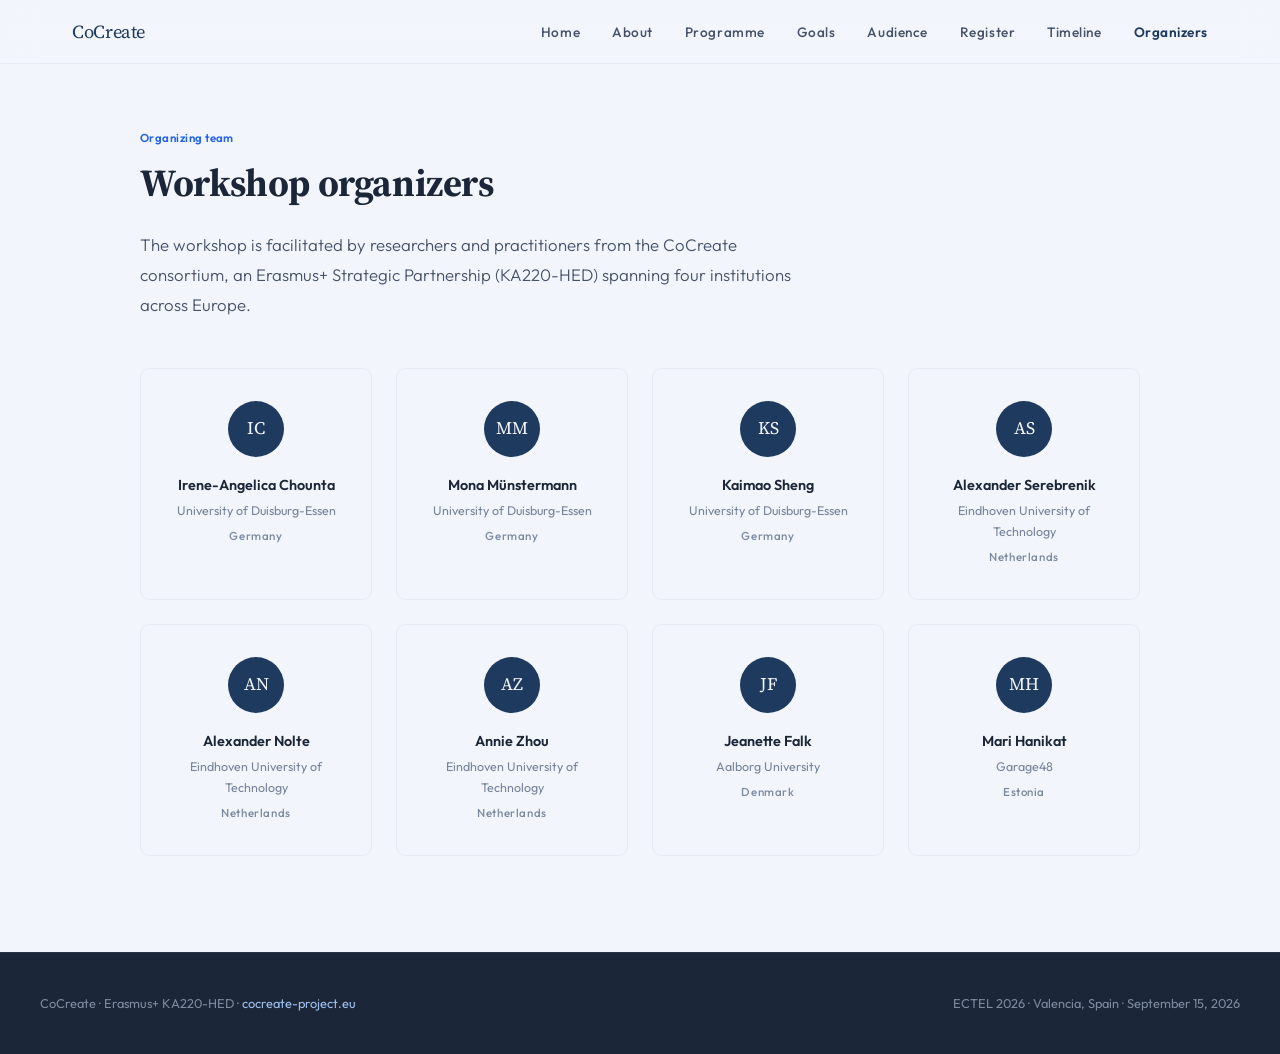
==== organizers.html @ 23eb8354 "update" ====
<!DOCTYPE html>
<html lang="en">
<head>
  <meta charset="UTF-8">
  <meta name="viewport" content="width=device-width, initial-scale=1.0">
  <title>Workshop organizers — CoCreate workshop</title>
  <link rel="preconnect" href="https://fonts.googleapis.com">
  <link rel="preconnect" href="https://fonts.gstatic.com" crossorigin>
  <link href="https://fonts.googleapis.com/css2?family=Source+Serif+4:ital,opsz,wght@0,8..60,400;0,8..60,600;0,8..60,700;1,8..60,400;1,8..60,600&family=Outfit:wght@300;400;500;600&family=JetBrains+Mono:wght@400&display=swap" rel="stylesheet">
  <link rel="stylesheet" href="styles.css">
</head>
<body class="subpage">

<nav id="navbar">
  <div class="nav-inner">
    <a href="index.html" class="nav-logo">CoCreate</a>
    <ul class="nav-links">
      <li><a href="index.html">Home</a></li>
      <li><a href="about.html">About</a></li>
      <li><a href="programme.html">Programme</a></li>
      <li><a href="goals.html">Goals</a></li>
      <li><a href="audience.html">Audience</a></li>
      <li><a href="register.html">Register</a></li>
      <li><a href="timeline.html">Timeline</a></li>
      <li><a href="organizers.html" class="active">Organizers</a></li>
    </ul>
    <button class="hamburger" aria-label="Menu" onclick="document.getElementById('navbar').classList.toggle('menu-open')">
      <span></span><span></span><span></span>
    </button>
  </div>
</nav>

<section id="organizers">
  <div class="section-inner reveal">
    <div class="section-label">Organizing team</div>
    <h2 class="section-title">Workshop organizers</h2>
    <p class="section-desc">The workshop is facilitated by researchers and practitioners from the CoCreate consortium, an Erasmus+ Strategic Partnership (KA220-HED) spanning four institutions across Europe.</p>
    <div class="partners-grid">
      <div class="partner-card">
        <div class="partner-avatar">IC</div>
        <h4>Irene-Angelica Chounta</h4>
        <p>University of Duisburg-Essen</p>
        <div class="partner-country">Germany</div>
      </div>
      <div class="partner-card">
        <div class="partner-avatar">MM</div>
        <h4>Mona Münstermann</h4>
        <p>University of Duisburg-Essen</p>
        <div class="partner-country">Germany</div>
      </div>
      <div class="partner-card">
        <div class="partner-avatar">KS</div>
        <h4>Kaimao Sheng</h4>
        <p>University of Duisburg-Essen</p>
        <div class="partner-country">Germany</div>
      </div>
      <div class="partner-card">
        <div class="partner-avatar">AS</div>
        <h4>Alexander Serebrenik</h4>
        <p>Eindhoven University of Technology</p>
        <div class="partner-country">Netherlands</div>
      </div>
      <div class="partner-card">
        <div class="partner-avatar">AN</div>
        <h4>Alexander Nolte</h4>
        <p>Eindhoven University of Technology</p>
        <div class="partner-country">Netherlands</div>
      </div>
      <div class="partner-card">
        <div class="partner-avatar">AZ</div>
        <h4>Annie Zhou</h4>
        <p>Eindhoven University of Technology</p>
        <div class="partner-country">Netherlands</div>
      </div>
      <div class="partner-card">
        <div class="partner-avatar">JF</div>
        <h4>Jeanette Falk</h4>
        <p>Aalborg University</p>
        <div class="partner-country">Denmark</div>
      </div>
      <div class="partner-card">
        <div class="partner-avatar">MH</div>
        <h4>Mari Hanikat</h4>
        <p>Garage48</p>
        <div class="partner-country">Estonia</div>
      </div>
    </div>
  </div>
</section>

<footer>
  <div class="footer-inner">
    <p>CoCreate · Erasmus+ KA220-HED · <a href="https://cocreate-project.eu" target="_blank">cocreate-project.eu</a></p>
    <p>ECTEL 2026 · Valencia, Spain · September 15, 2026</p>
  </div>
</footer>

<script src="script.js"></script>
</body>
</html>
---- styles.css ----
/* ───── VARIABLES ───── */
:root {
  --cream: #F2F6FC;
  --warm-white: #FFFFFF;
  --sand: #E5ECF6;
  --clay: #CAD7E8;
  --stone: #7C8AA0;
  --forest: #1E3A5F;
  --forest-light: #2C5A8F;
  --terracotta: #2563EB;
  --terracotta-soft: #9DC1ED;
  --ink: #1B2638;
  --ink-light: #45526A;
  --ink-muted: #76849B;
  --serif: 'Source Serif 4', Georgia, serif;
  --sans: 'Outfit', system-ui, sans-serif;
  --mono: 'JetBrains Mono', monospace;
  --ease-out: cubic-bezier(0.16, 1, 0.3, 1);
}

/* ───── RESET ───── */
*, *::before, *::after { margin: 0; padding: 0; box-sizing: border-box; }

html { scroll-behavior: smooth; font-size: 16px; }

body {
  font-family: var(--sans);
  background: var(--cream);
  color: var(--ink);
  line-height: 1.7;
  font-weight: 400;
  overflow-x: hidden;
  -webkit-font-smoothing: antialiased;
}

::selection { background: var(--forest); color: var(--cream); }

/* ───── NAV ───── */
nav {
  position: fixed; top: 0; left: 0; right: 0; z-index: 100;
  background: rgba(242, 246, 252, 0.85);
  backdrop-filter: blur(16px);
  border-bottom: 1px solid var(--sand);
  transition: transform 0.4s var(--ease-out);
}
.nav-inner {
  max-width: 1200px; margin: 0 auto;
  display: flex; align-items: center; justify-content: space-between;
  padding: 1rem 2rem;
}
.nav-logo {
  font-family: var(--serif); font-size: 1.15rem; color: var(--forest);
  text-decoration: none; letter-spacing: -0.02em;
}
.nav-links { display: flex; gap: 2rem; list-style: none; }
.nav-links a {
  text-decoration: none; color: var(--ink-light); font-size: 0.85rem;
  font-weight: 500; letter-spacing: 0.04em; text-transform: none;
  transition: color 0.3s;
}
.nav-links a:hover { color: var(--forest); }
.hamburger {
  display: none; background: none; border: none; cursor: pointer;
  width: 28px; height: 20px; position: relative;
}
.hamburger span {
  display: block; width: 100%; height: 2px; background: var(--ink);
  position: absolute; left: 0; transition: all 0.3s var(--ease-out);
}
.hamburger span:nth-child(1) { top: 0; }
.hamburger span:nth-child(2) { top: 9px; }
.hamburger span:nth-child(3) { top: 18px; }

/* ───── HERO ───── */
.hero {
  min-height: 100vh; display: flex; align-items: center;
  padding: 8rem 2rem 6rem;
  position: relative;
  overflow: hidden;
}
.hero::before {
  content: '';
  position: absolute; top: -20%; right: -10%;
  width: 700px; height: 700px;
  background: radial-gradient(circle, rgba(37, 99, 235, 0.08) 0%, transparent 70%);
  pointer-events: none;
}
.hero::after {
  content: '';
  position: absolute; bottom: -10%; left: -5%;
  width: 500px; height: 500px;
  background: radial-gradient(circle, rgba(30, 58, 95, 0.06) 0%, transparent 70%);
  pointer-events: none;
}
.hero-inner {
  max-width: 1200px; margin: 0 auto; width: 100%;
  display: grid; grid-template-columns: 1fr 380px; gap: 4rem;
  align-items: center;
}
.hero-text { position: relative; z-index: 1; }
.hero-badge {
  display: inline-flex; align-items: center; gap: 0.5rem;
  font-size: 0.78rem; font-weight: 600; letter-spacing: 0.08em;
  text-transform: none; color: var(--terracotta);
  margin-bottom: 2rem;
  opacity: 0; animation: fadeUp 0.8s var(--ease-out) 0.2s forwards;
}
.hero-badge::before {
  content: ''; width: 32px; height: 2px; background: var(--terracotta);
}
.hero h1 {
  font-family: var(--serif); font-size: clamp(2.8rem, 5.5vw, 4.5rem);
  line-height: 1.12; letter-spacing: -0.02em; color: var(--ink);
  margin-bottom: 1.5rem; font-weight: 700;
  opacity: 0; animation: fadeUp 0.8s var(--ease-out) 0.35s forwards;
}
.hero h1 em {
  font-style: italic; color: var(--terracotta); font-weight: 600;
}
.hero-sub {
  font-size: 1.15rem; color: var(--ink-light); max-width: 520px;
  line-height: 1.75; font-weight: 300;
  opacity: 0; animation: fadeUp 0.8s var(--ease-out) 0.5s forwards;
}
.hero-cta {
  display: flex; gap: 1rem; margin-top: 2.5rem;
  opacity: 0; animation: fadeUp 0.8s var(--ease-out) 0.65s forwards;
}

/* ───── BUTTONS ───── */
.btn {
  display: inline-flex; align-items: center; gap: 0.5rem;
  padding: 0.9rem 2rem; font-family: var(--sans);
  font-size: 0.88rem; font-weight: 500; letter-spacing: 0.03em;
  border-radius: 6px; text-decoration: none;
  transition: all 0.3s var(--ease-out); cursor: pointer; border: none;
}
.btn-primary {
  background: var(--forest); color: var(--cream);
}
.btn-primary:hover { background: var(--forest-light); transform: translateY(-2px); }
.btn-register {
  background: var(--terracotta); color: var(--cream);
}
.btn-register:hover { background: #1D4ED8; transform: translateY(-2px); }
.btn-secondary {
  background: transparent; color: var(--forest);
  border: 1.5px solid var(--forest);
}
.btn-secondary:hover { background: var(--forest); color: var(--cream); }

/* ───── HERO CARD ───── */
.hero-card {
  background: var(--warm-white);
  border: 1px solid var(--sand);
  border-radius: 12px; padding: 2.5rem 2rem;
  position: relative; z-index: 1;
  opacity: 0; animation: fadeUp 0.8s var(--ease-out) 0.5s forwards;
}
.hero-card-label {
  font-size: 0.72rem; font-weight: 600; letter-spacing: 0.04em;
  text-transform: none; color: var(--stone); margin-bottom: 1.5rem;
}
.hero-detail {
  display: flex; gap: 1rem; align-items: flex-start;
  padding: 0.8rem 0; border-top: 1px solid var(--sand);
}
.hero-detail:first-of-type { border-top: none; }
.hero-detail-icon {
  width: 36px; height: 36px; border-radius: 8px;
  background: var(--sand); display: flex; align-items: center;
  justify-content: center; flex-shrink: 0; color: var(--forest);
}
.hero-detail-text h4 {
  font-size: 0.82rem; font-weight: 600; color: var(--ink);
  margin-bottom: 0.1rem;
}
.hero-detail-text p {
  font-size: 0.82rem; color: var(--ink-muted); font-weight: 300;
}

/* ───── SECTIONS (shared) ───── */
section { padding: 6rem 2rem; }
.section-inner { max-width: 1000px; margin: 0 auto; }
.section-label {
  font-size: 0.72rem; font-weight: 600; letter-spacing: 0.04em;
  text-transform: none; color: var(--terracotta); margin-bottom: 0.75rem;
}
.section-title {
  font-family: var(--serif); font-size: clamp(1.8rem, 3vw, 2.6rem);
  line-height: 1.2; letter-spacing: -0.01em; color: var(--ink);
  margin-bottom: 1.5rem; font-weight: 700;
}
.section-desc {
  font-size: 1.05rem; color: var(--ink-light); max-width: 680px;
  line-height: 1.8; font-weight: 300;
}

/* ───── ABOUT ───── */
#about { background: var(--warm-white); }
.about-grid {
  display: grid; grid-template-columns: 1fr 1fr; gap: 3rem;
  margin-top: 3rem;
}
.about-block {
  background: var(--cream); border-radius: 10px;
  padding: 2rem; border: 1px solid var(--sand);
  transition: transform 0.3s var(--ease-out);
}
.about-block:hover { transform: translateY(-4px); }
.about-block h3 {
  font-family: var(--serif); font-size: 1.2rem; margin-bottom: 0.6rem;
  color: var(--forest); font-weight: 600;
}
.about-block p {
  font-size: 0.92rem; color: var(--ink-light); line-height: 1.75;
}

/* ───── PROGRAMME ───── */
#programme { background: var(--cream); }
.timeline { margin-top: 3rem; position: relative; }
.timeline::before {
  content: ''; position: absolute; left: 23px; top: 0; bottom: 0;
  width: 2px; background: var(--sand);
}
.tl-item {
  display: flex; gap: 2rem; margin-bottom: 2.5rem;
  position: relative;
}
.tl-dot {
  width: 48px; height: 48px; border-radius: 50%;
  background: var(--warm-white); border: 2px solid var(--forest);
  display: flex; align-items: center; justify-content: center;
  flex-shrink: 0; font-family: var(--mono); font-size: 0.72rem;
  color: var(--forest); font-weight: 700; z-index: 1;
}
.tl-content {
  background: var(--warm-white); border: 1px solid var(--sand);
  border-radius: 10px; padding: 1.8rem 2rem; flex: 1;
  transition: transform 0.3s var(--ease-out);
}
.tl-content:hover { transform: translateX(4px); }
.tl-content h3 {
  font-family: var(--serif); font-size: 1.15rem; color: var(--ink);
  margin-bottom: 0.2rem;
}
.tl-duration {
  font-size: 0.78rem; color: var(--terracotta); font-weight: 500;
  margin-bottom: 0.6rem;
}
.tl-content p {
  font-size: 0.9rem; color: var(--ink-light); line-height: 1.75;
}

/* ───── GOALS ───── */
#goals { background: var(--forest); color: var(--cream); }
#goals .section-label { color: var(--terracotta-soft); }
#goals .section-title { color: var(--cream); }
#goals .section-desc { color: rgba(242, 246, 252, 0.7); }
.goals-grid {
  display: grid; grid-template-columns: repeat(3, 1fr); gap: 1.5rem;
  margin-top: 3rem;
}
.goal-card {
  background: rgba(255,255,255,0.06); border: 1px solid rgba(255,255,255,0.1);
  border-radius: 10px; padding: 2rem;
  transition: all 0.3s var(--ease-out);
}
.goal-card:hover {
  background: rgba(255,255,255,0.1);
  transform: translateY(-4px);
}
.goal-num {
  font-family: var(--mono); font-size: 0.72rem;
  color: var(--terracotta-soft); margin-bottom: 1rem;
  letter-spacing: 0.05em;
}
.goal-card h3 {
  font-family: var(--serif); font-size: 1.1rem; color: var(--cream);
  margin-bottom: 0.6rem; line-height: 1.3;
}
.goal-card p {
  font-size: 0.85rem; color: rgba(242, 246, 252, 0.65); line-height: 1.7;
}

/* ───── AUDIENCE ───── */
#audience { background: var(--warm-white); }
.audience-list {
  margin-top: 2.5rem;
  display: grid; grid-template-columns: 1fr 1fr; gap: 1.25rem;
}
.audience-item {
  display: flex; gap: 1rem; align-items: flex-start;
  padding: 1.5rem; background: var(--cream);
  border: 1px solid var(--sand); border-radius: 10px;
  transition: transform 0.3s var(--ease-out);
}
.audience-item:hover { transform: translateY(-3px); }
.audience-icon {
  width: 40px; height: 40px; border-radius: 8px;
  background: var(--forest); color: var(--cream);
  display: flex; align-items: center; justify-content: center;
  flex-shrink: 0;
}
.audience-item h4 {
  font-size: 0.95rem; font-weight: 600; color: var(--ink);
  margin-bottom: 0.2rem;
}
.audience-item p {
  font-size: 0.85rem; color: var(--ink-muted); line-height: 1.65;
}

/* ───── SUBMIT / PARTICIPATE ───── */
#submit { background: var(--sand); }
#submit .section-desc em { font-style: italic; color: var(--terracotta); font-weight: 400; }
.submit-grid {
  display: grid; grid-template-columns: 1fr 340px; gap: 3rem;
  margin-top: 3rem; align-items: start;
}
.submit-specs {
  display: flex; gap: 1rem; flex-wrap: wrap; margin-bottom: 2.25rem;
}
.submit-spec {
  flex: 1; min-width: 140px;
  background: var(--warm-white); border: 1px solid var(--clay);
  border-radius: 10px; padding: 1.1rem 1.3rem;
}
.submit-spec-k {
  font-family: var(--mono); font-size: 0.68rem; letter-spacing: 0.08em;
  text-transform: none; color: var(--stone); margin-bottom: 0.3rem;
}
.submit-spec-v {
  font-family: var(--serif); font-size: 1.05rem; color: var(--ink); font-weight: 600;
}
.submit-spec-v a { color: var(--terracotta); text-decoration: none; font-weight: 600; }
.submit-spec-v a:hover { text-decoration: underline; }
.submit-h3 {
  font-family: var(--serif); font-size: 1.2rem; color: var(--forest);
  font-weight: 600; margin-bottom: 1.25rem;
}
.submit-list { list-style: none; display: flex; flex-direction: column; gap: 1rem; }
.submit-list li {
  background: var(--warm-white); border: 1px solid var(--sand);
  border-left: 3px solid var(--forest); border-radius: 0 10px 10px 0;
  padding: 1.1rem 1.4rem; font-size: 0.92rem; color: var(--ink-light);
  line-height: 1.7;
}
.submit-list-tag {
  display: block; font-family: var(--mono); font-size: 0.68rem;
  letter-spacing: 0.08em; text-transform: none;
  color: var(--terracotta); margin-bottom: 0.3rem;
}
.submit-card {
  background: var(--forest); color: var(--cream);
  border-radius: 12px; padding: 2.25rem 2rem;
  position: sticky; top: 6rem;
}
.submit-card-label {
  font-size: 0.72rem; font-weight: 600; letter-spacing: 0.04em;
  text-transform: none; color: var(--terracotta-soft); margin-bottom: 1.25rem;
}
.submit-deadline {
  padding-bottom: 1.25rem; margin-bottom: 1.25rem;
  border-bottom: 1px solid rgba(255,255,255,0.12);
}
.submit-deadline-date {
  font-family: var(--serif); font-size: 2rem; font-weight: 700;
  color: var(--cream); line-height: 1.1;
}
.submit-deadline-note {
  font-family: var(--mono); font-size: 0.7rem; letter-spacing: 0.06em;
  text-transform: none; color: var(--terracotta-soft); margin-top: 0.3rem;
}
.submit-card-note {
  font-size: 0.88rem; color: rgba(242, 246, 252, 0.75);
  line-height: 1.7; font-weight: 300; margin-bottom: 1.5rem;
}
.submit-btn { width: 100%; justify-content: center; }
.submit-card-fine {
  font-size: 0.76rem; color: rgba(242, 246, 252, 0.5);
  line-height: 1.6; margin-top: 1rem; text-align: center;
}

/* ───── DATES ───── */
#dates { background: var(--cream); }
.dates-grid {
  display: grid; grid-template-columns: repeat(2, 1fr); gap: 1.5rem;
  margin-top: 3rem;
}
.date-card {
  padding: 1.8rem; border-left: 3px solid var(--terracotta);
  background: var(--warm-white); border-radius: 0 10px 10px 0;
}
.date-card-date {
  font-family: var(--mono); font-size: 0.78rem;
  color: var(--terracotta); margin-bottom: 0.4rem;
  letter-spacing: 0.03em;
}
.date-card h4 {
  font-size: 0.95rem; font-weight: 600; color: var(--ink);
  margin-bottom: 0.3rem;
}
.date-card p {
  font-size: 0.85rem; color: var(--ink-muted); line-height: 1.65;
}

/* ───── PARTNERS ───── */
#partners { background: var(--warm-white); }
.partners-grid {
  display: grid; grid-template-columns: repeat(4, 1fr); gap: 1.5rem;
  margin-top: 3rem;
}
.partner-card {
  text-align: center; padding: 2rem 1.5rem;
  background: var(--cream); border: 1px solid var(--sand);
  border-radius: 10px;
  transition: transform 0.3s var(--ease-out);
}
.partner-card:hover { transform: translateY(-4px); }
.partner-avatar {
  width: 56px; height: 56px; border-radius: 50%;
  background: var(--forest); color: var(--cream);
  display: flex; align-items: center; justify-content: center;
  margin: 0 auto 1rem; font-family: var(--serif); font-size: 1.1rem;
}
.partner-card h4 {
  font-size: 0.9rem; font-weight: 600; color: var(--ink);
  margin-bottom: 0.15rem;
}
.partner-card p {
  font-size: 0.78rem; color: var(--ink-muted);
}
.partner-card .partner-country {
  font-size: 0.72rem; color: var(--stone); font-weight: 500;
  letter-spacing: 0.05em; text-transform: none; margin-top: 0.3rem;
}

/* ───── CTA ───── */
.cta-section {
  background: var(--ink); color: var(--cream); padding: 5rem 2rem;
  text-align: center;
}
.cta-section .section-title { color: var(--cream); margin-bottom: 0.8rem; }
.cta-section p {
  color: rgba(242, 246, 252, 0.65); font-size: 1.05rem; max-width: 560px;
  margin: 0 auto 2rem; font-weight: 300; line-height: 1.75;
}
.cta-buttons {
  display: flex; gap: 1rem; justify-content: center; flex-wrap: wrap;
}
.btn-cta-secondary {
  font-size: 1rem; padding: 1rem 2.5rem;
  border-color: rgba(242, 246, 252, 0.4); color: var(--cream);
}

/* ───── FOOTER ───── */
footer {
  background: var(--ink); color: var(--stone); padding: 2.5rem 2rem;
  border-top: 1px solid rgba(255,255,255,0.06);
}
.footer-inner {
  max-width: 1200px; margin: 0 auto;
  display: flex; justify-content: space-between; align-items: center;
}
footer a { color: var(--terracotta-soft); text-decoration: none; }
footer a:hover { text-decoration: underline; }
footer p { font-size: 0.8rem; }

/* ───── ANIMATIONS ───── */
@keyframes fadeUp {
  from { opacity: 0; transform: translateY(24px); }
  to { opacity: 1; transform: translateY(0); }
}
.reveal {
  opacity: 0; transform: translateY(30px);
  transition: opacity 0.7s var(--ease-out), transform 0.7s var(--ease-out);
}
.reveal.visible { opacity: 1; transform: translateY(0); }

/* ───── RESPONSIVE ───── */
@media (max-width: 900px) {
  .hero-inner { grid-template-columns: 1fr; }
  .hero-card { margin-top: 2rem; }
  .about-grid, .audience-list, .dates-grid { grid-template-columns: 1fr; }
  .submit-grid { grid-template-columns: 1fr; gap: 2rem; }
  .submit-card { position: static; }
  .goals-grid { grid-template-columns: 1fr; }
  .partners-grid { grid-template-columns: 1fr 1fr; }
  .nav-links { display: none; }
  .hamburger { display: block; }
  nav.menu-open .nav-links {
    display: flex; flex-direction: column;
    position: absolute; top: 100%; left: 0; right: 0;
    background: rgba(242, 246, 252, 0.97); backdrop-filter: blur(16px);
    padding: 1.5rem 2rem; gap: 1rem;
    border-bottom: 1px solid var(--sand);
  }
  .hero { padding-top: 7rem; min-height: auto; }
  section { padding: 4rem 1.5rem; }
}
@media (max-width: 600px) {
  .partners-grid { grid-template-columns: 1fr; }
  .hero-cta { flex-direction: column; }
  .btn { width: 100%; justify-content: center; }
}

/* ───── MULTI-PAGE ───── */
.nav-links a.active { color: var(--forest); font-weight: 600; }
body.subpage section:first-of-type { padding-top: 8rem; }
.hero-detail-icon, .hero-detail-text h4 { transition: all 0.3s var(--ease-out); }
a.hero-detail { text-decoration: none; color: inherit; cursor: pointer; }
a.hero-detail:hover .hero-detail-text h4 { color: var(--terracotta); }
a.hero-detail:hover .hero-detail-icon { background: var(--terracotta); color: #fff; }
@media (max-width: 900px) {
  body.subpage section:first-of-type { padding-top: 6.5rem; }
}
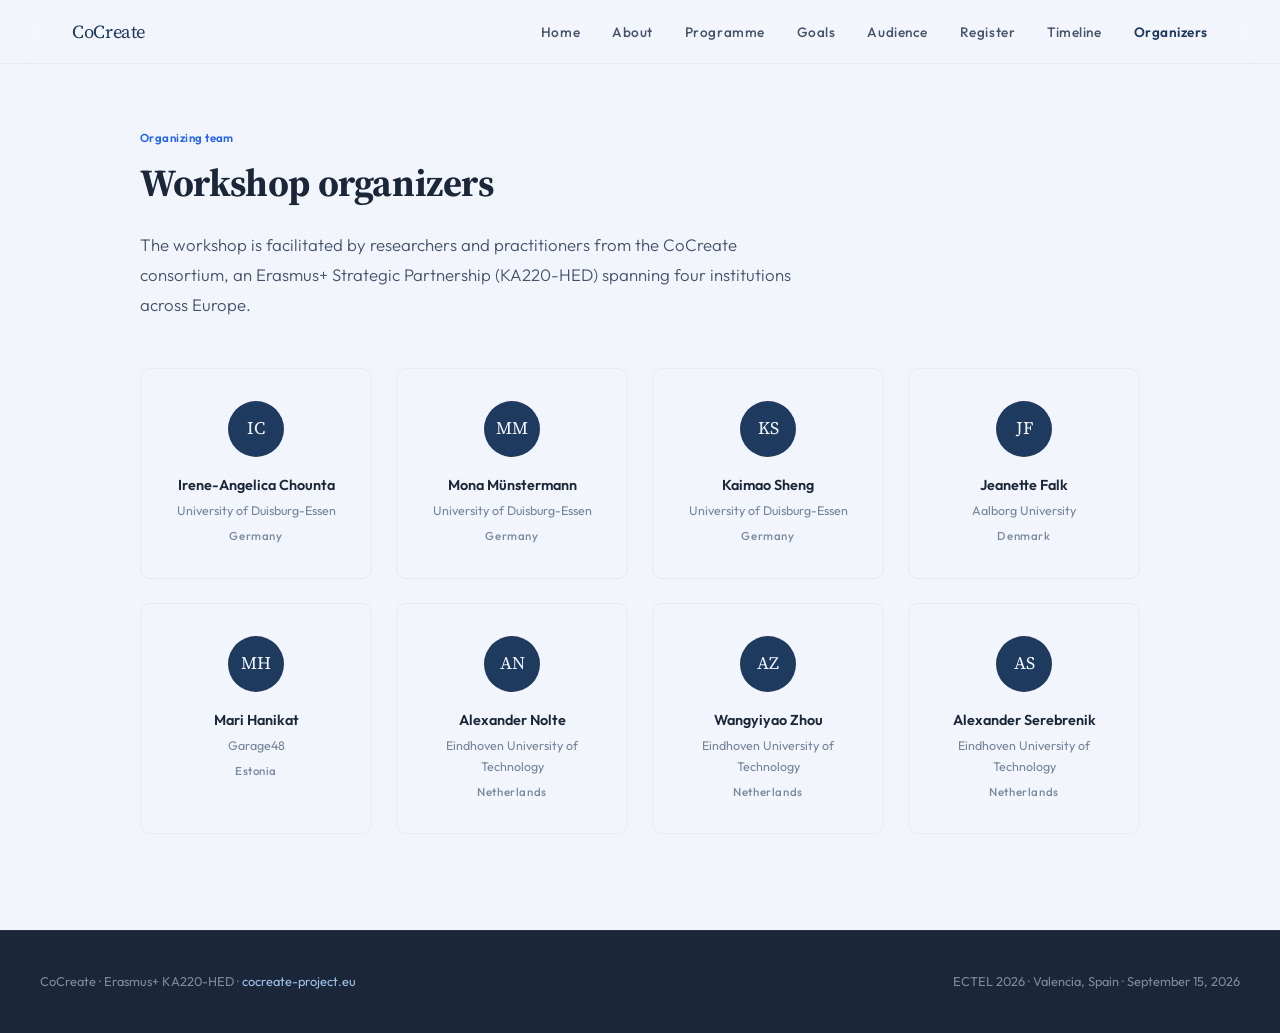
==== commit a5fb8526: "name order" ====
--- a/organizers.html
+++ b/organizers.html
@@ -55,24 +55,6 @@
         <div class="partner-country">Germany</div>
       </div>
       <div class="partner-card">
-        <div class="partner-avatar">AS</div>
-        <h4>Alexander Serebrenik</h4>
-        <p>Eindhoven University of Technology</p>
-        <div class="partner-country">Netherlands</div>
-      </div>
-      <div class="partner-card">
-        <div class="partner-avatar">AN</div>
-        <h4>Alexander Nolte</h4>
-        <p>Eindhoven University of Technology</p>
-        <div class="partner-country">Netherlands</div>
-      </div>
-      <div class="partner-card">
-        <div class="partner-avatar">AZ</div>
-        <h4>Annie Zhou</h4>
-        <p>Eindhoven University of Technology</p>
-        <div class="partner-country">Netherlands</div>
-      </div>
-      <div class="partner-card">
         <div class="partner-avatar">JF</div>
         <h4>Jeanette Falk</h4>
         <p>Aalborg University</p>
@@ -83,6 +65,24 @@
         <h4>Mari Hanikat</h4>
         <p>Garage48</p>
         <div class="partner-country">Estonia</div>
+      </div>
+      <div class="partner-card">
+        <div class="partner-avatar">AN</div>
+        <h4>Alexander Nolte</h4>
+        <p>Eindhoven University of Technology</p>
+        <div class="partner-country">Netherlands</div>
+      </div>
+      <div class="partner-card">
+        <div class="partner-avatar">AZ</div>
+        <h4>Wangyiyao Zhou</h4>
+        <p>Eindhoven University of Technology</p>
+        <div class="partner-country">Netherlands</div>
+      </div>
+      <div class="partner-card">
+        <div class="partner-avatar">AS</div>
+        <h4>Alexander Serebrenik</h4>
+        <p>Eindhoven University of Technology</p>
+        <div class="partner-country">Netherlands</div>
       </div>
     </div>
   </div>
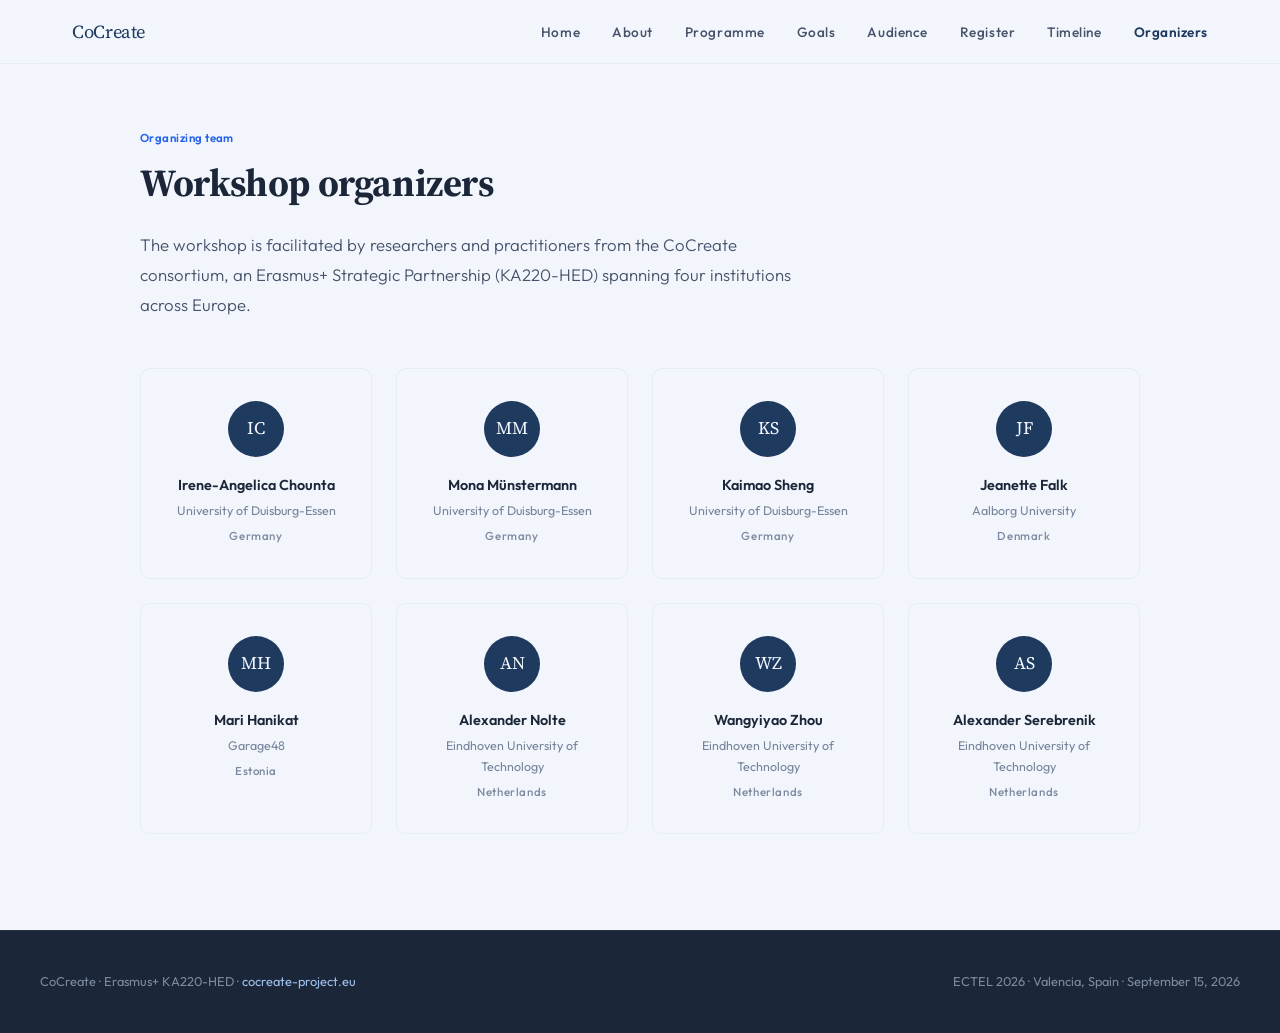
==== commit 45d8a302: "fix" ====
--- a/organizers.html
+++ b/organizers.html
@@ -73,7 +73,7 @@
         <div class="partner-country">Netherlands</div>
       </div>
       <div class="partner-card">
-        <div class="partner-avatar">AZ</div>
+        <div class="partner-avatar">WZ</div>
         <h4>Wangyiyao Zhou</h4>
         <p>Eindhoven University of Technology</p>
         <div class="partner-country">Netherlands</div>
